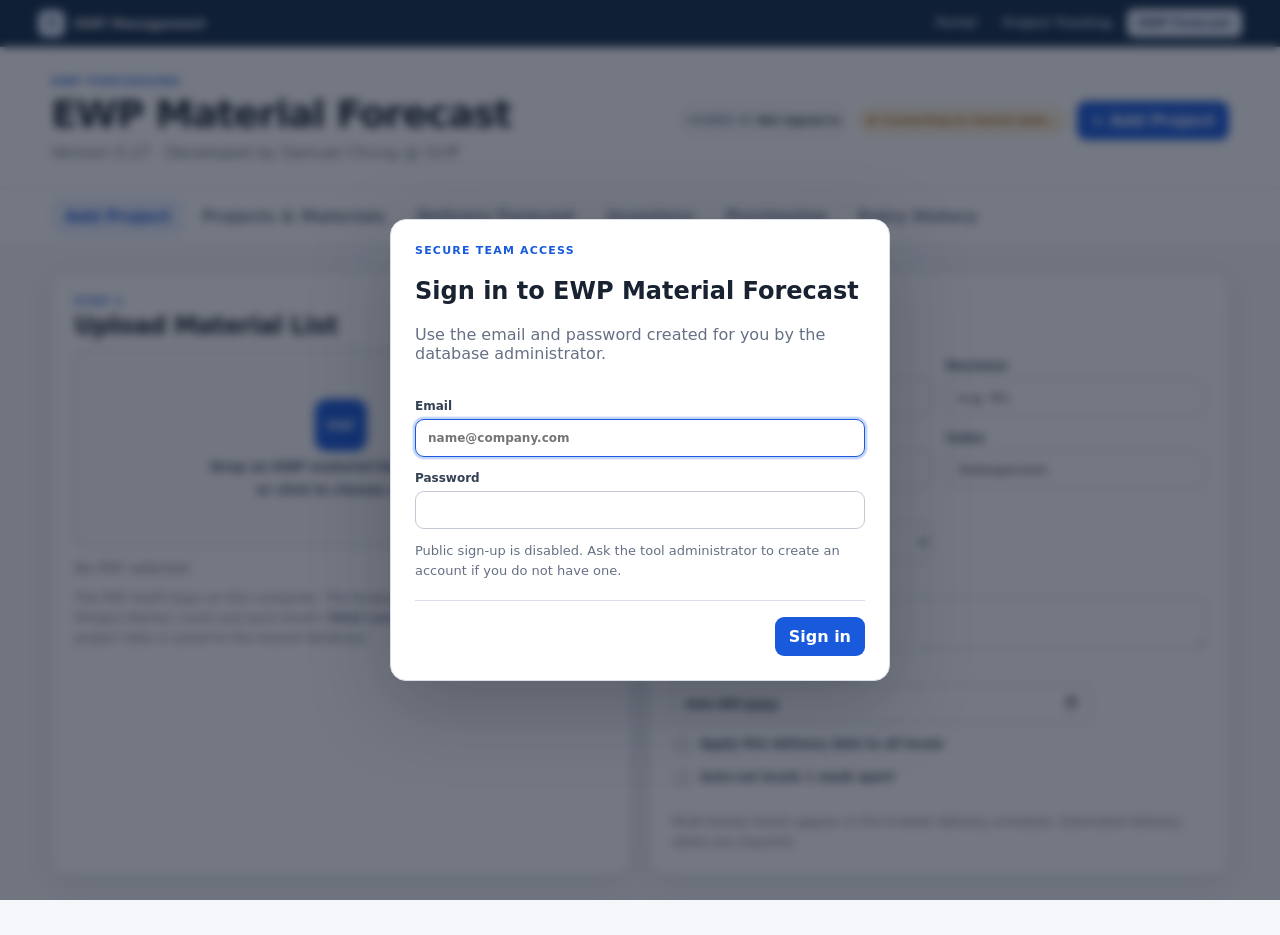
==== forecast/index.html @ 0e600e1f "V1.0" ====
<!doctype html>
<html lang="en">
<head>
  <meta charset="utf-8" />
  <meta name="viewport" content="width=device-width, initial-scale=1" />
  <meta name="color-scheme" content="light" />
  <title>EWP Material Forecast</title>
  <link rel="stylesheet" href="styles.css?v=0.27" />
  <link rel="stylesheet" href="../portal-nav.css?v=1.0-p1" />
</head>
<body>
  <nav class="ewp-portal-nav" aria-label="EWP Management Portal navigation">
    <a class="ewp-portal-nav__brand" href="../"><span class="ewp-portal-nav__mark" aria-hidden="true">E</span>EWP Management</a>
    <div class="ewp-portal-nav__links">
      <a class="ewp-portal-nav__link" href="../">Portal</a>
      <a class="ewp-portal-nav__link" href="../tracker/">Project Tracking</a>
      <a class="ewp-portal-nav__link" href="../forecast/" aria-current="page">EWP Forecast</a>
    </div>
  </nav>

  <header class="app-header">
    <div>
      <p class="eyebrow">EWP PURCHASING</p>
      <h1>EWP Material Forecast</h1>
      <p class="subtitle">Version 0.27 · Developed by Samuel Chung @ Griff</p>
    </div>
    <div class="header-actions">
      <div class="user-chip" title="Signed-in Supabase account used for database access and edit history.">
        <span class="user-chip-label">Signed in</span>
        <strong id="currentUserName">Not signed in</strong>
        <button id="signOutButton" type="button" class="user-change-button">Sign out</button>
      </div>
      <span id="cloudPill" class="cloud-pill connecting">Connecting to shared data…</span>
      <button id="addProjectTop" class="button primary">+ Add Project</button>
    </div>
  </header>

  <nav class="tabs" aria-label="Main navigation">
    <button class="tab active" data-tab="intake">Add Project</button>
    <button class="tab" data-tab="matrix">Projects &amp; Materials</button>
    <button class="tab" data-tab="forecast">Delivery Forecast</button>
    <button class="tab" data-tab="inventory">Inventory</button>
    <button class="tab" data-tab="purchasing">Purchasing</button>
    <button class="tab" data-tab="history">Entry History</button>
  </nav>

  <main>
    <datalist id="inventoryMaterialOptions"></datalist>
    <section id="intake" class="tab-panel active">
      <div class="grid two-column">
        <article class="card">
          <div class="card-heading">
            <div>
              <p class="step">STEP 1</p>
              <h2>Upload Material List</h2>
            </div>
            <span class="privacy-pill">PDF parsed locally</span>
          </div>
          <label id="dropZone" class="drop-zone" for="pdfFile">
            <input id="pdfFile" type="file" accept="application/pdf,.pdf" hidden />
            <span class="drop-icon">PDF</span>
            <strong>Drop an EWP material-list PDF here</strong>
            <span>or click to choose a file</span>
          </label>
          <div id="parseStatus" class="status muted">No PDF selected.</div>
          <p class="small-note">The PDF itself stays on this computer. The browser extracts Project #, Address (Project Name), Level and each level's <strong>Total Lengths</strong>, then only the structured project data is saved to the shared database.</p>
        </article>

        <article class="card">
          <p class="step">STEP 2</p>
          <h2>Project Defaults</h2>
          <div class="form-grid">
            <label>Project #<input id="projectNumber" autocomplete="off" placeholder="e.g. TC26238" /></label>
            <label>Revision<input id="revision" autocomplete="off" placeholder="e.g. R1" /></label>
            <label>Customer<input id="customer" autocomplete="off" placeholder="Customer" /></label>
            <label>Sales<input id="sales" autocomplete="off" placeholder="Salesperson" /></label>
            <label>Project Type
              <select id="projectType">
                <option value="multi">Multi-family</option>
                <option value="sfd">SFD</option>
              </select>
            </label>
            <label class="full">Address (Project Name)<textarea id="address" rows="2" placeholder="Address / project name"></textarea></label>
            <div class="full intake-schedule-block">
              <label class="delivery-date-field">Estimated Delivery Date<input id="projectDate" type="date" /></label>
              <div class="schedule-options" aria-label="Delivery date scheduling options">
                <label class="checkbox-row compact"><input id="applyDateAll" type="checkbox" /> Apply this delivery date to all levels</label>
                <label class="checkbox-row compact"><input id="staggerWeekly" type="checkbox" /> Auto-set levels 1 week apart</label>
              </div>
              <p id="projectTypeHint" class="small-note schedule-hint">Multi-family levels appear in the 6-week delivery schedule. Estimated delivery dates are required.</p>
              <div id="deliveryPreview" class="delivery-preview hidden" aria-live="polite"></div>
            </div>
          </div>
        </article>
      </div>

      <article id="reviewCard" class="card hidden">
        <div class="card-heading">
          <div>
            <p class="step">STEP 3</p>
            <h2>Review Extracted Levels &amp; Materials</h2>
          </div>
          <button id="addLevelBtn" class="button secondary">+ Add Level</button>
        </div>
        <div id="levelEditor" class="level-editor"></div>
        <div id="intakeValidationMessage" class="form-validation hidden" role="alert"></div>
        <div class="save-row">
          <p class="small-note">Nothing is added to the shared forecast until you confirm the review. You can correct any parser result first.</p>
          <button id="saveProject" class="button primary large">Review Project</button>
        </div>
      </article>
    </section>

    <section id="matrix" class="tab-panel">
      <div class="toolbar">
        <div>
          <h2>Projects &amp; Materials</h2>
        </div>
        <div class="toolbar-actions">
          <label class="checkbox-row compact"><input id="showDelivered" type="checkbox" /> Show fully delivered levels</label>
          <button id="refreshCloud" class="button secondary">Refresh</button>
          <button id="exportMatrixCsv" class="button secondary">Export CSV</button>
        </div>
      </div>
      <div class="project-search-bar">
        <label class="project-search-filter">
          <select id="projectSearchField" aria-label="Project search field">
            <option value="all">All fields</option>
            <option value="sales">Sales</option>
            <option value="customer">Customer</option>
            <option value="projectNumber">Project #</option>
            <option value="address">Project Name</option>
            <option value="revision">Revision</option>
          </select>
        </label>
        <div class="project-search-box">
          <svg class="project-search-icon" viewBox="0 0 24 24" aria-hidden="true"><path d="m21 21-4.35-4.35m2.35-5.65a8 8 0 1 1-16 0 8 8 0 0 1 16 0Z" /></svg>
          <input id="projectSearch" type="search" placeholder="Search all project fields…" autocomplete="off" aria-label="Search projects" />
          <button id="clearProjectSearch" type="button" class="search-clear hidden" aria-label="Clear project search">×</button>
        </div>
        <span id="projectSearchCount" class="project-search-count"></span>
      </div>
      <div id="matrixEmpty" class="empty-state">Add a project to build the material matrix.</div>
      <div id="matrixTopScroll" class="matrix-top-scroll hidden" aria-label="Horizontal project scroll">
        <div id="matrixTopScrollInner" class="matrix-top-scroll-inner"></div>
      </div>
      <div id="matrixWrap" class="table-wrap matrix-scroll-viewport hidden"></div>
    </section>

    <section id="forecast" class="tab-panel">
      <div class="toolbar">
        <div>
          <h2>Delivery Forecast</h2>
          <p>Multi-family packages are shown in the next six weeks by estimated delivery date. The monthly table remains available for the longer-term material outlook.</p>
        </div>
        <div class="toolbar-actions">
          <button id="refreshCloudForecast" class="button secondary">Refresh</button>
          <button id="exportForecastCsv" class="button secondary">Export Monthly CSV</button>
        </div>
      </div>

      <article class="card forecast-card">
        <div class="section-heading-row">
          <div>
            <h3>6-Week Multi Delivery Schedule</h3>
            <p class="small-note">Forecast = not yet committed. In Spruce = committed against inventory. A level can contain both until each Spruce order is delivered.</p>
          </div>
        </div>
        <div id="weeklyScheduleEmpty" class="empty-state compact-empty">No outstanding Multi-family levels are overdue or due within the next six weeks.</div>
        <div id="weeklyScheduleWrap" class="table-wrap hidden"></div>
      </article>

      <article class="card forecast-card">
        <div class="section-heading-row">
          <div>
            <h3>6-Week Material Demand</h3>
            <p class="small-note">Uncommitted Multi-family forecast LF grouped by delivery week. Material already in Spruce is tracked separately as committed inventory.</p>
          </div>
        </div>
        <div id="weeklyMaterialEmpty" class="empty-state compact-empty">No material demand falls within the next six weeks.</div>
        <div id="weeklyMaterialWrap" class="table-wrap hidden"></div>
      </article>

      <article class="card forecast-card">
        <div class="section-heading-row">
          <div>
            <h3>Monthly Material Forecast</h3>
            <p class="small-note">Uncommitted dated quantities only. Material already in Spruce is tracked separately as committed inventory; SFD forecast quantities remain a purchasing buffer.</p>
          </div>
        </div>
        <div id="forecastEmpty" class="empty-state compact-empty">Add dated projects to see the monthly forecast.</div>
        <div id="forecastWrap" class="table-wrap hidden"></div>
      </article>
    </section>

    <section id="inventory" class="tab-panel">
      <div class="toolbar">
        <div>
          <h2>Inventory</h2>
          <p>Maintain current Spruce stock and product lead times. Open purchase orders still flow into the calculations automatically.</p>
        </div>
        <div class="toolbar-actions">
          <button id="refreshCloudInventory" class="button secondary">Refresh</button>
          <button id="exportInventoryCsv" class="button secondary">Export CSV</button>
        </div>
      </div>

      <div id="inventorySummary" class="inventory-summary"></div>

      <article class="card inventory-card">
        <div class="section-heading-row">
          <div>
            <h3>Stock Position</h3>
            <p class="small-note">Stock Owed looks through each product's lead-time window. Projected Balance includes all outstanding demand and all open incoming material.</p>
          </div>
        </div>
        <div class="inventory-add-material">
          <input id="inventoryNewMaterial" list="inventoryMaterialOptions" placeholder="Add a material to inventory…" autocomplete="off" />
          <button id="addInventoryMaterial" type="button" class="button secondary" disabled>+ Add to Inventory</button>
        </div>
        <div id="inventoryEmpty" class="empty-state compact-empty">Add a project or an inventory material to begin.</div>
        <div id="inventoryWrap" class="table-wrap hidden"></div>
      </article>
    </section>

    <section id="purchasing" class="tab-panel">
      <div class="toolbar">
        <div>
          <h2>Purchasing</h2>
          <p>Import mill PO Excel files, review the extracted material footage, then add the order to incoming inventory.</p>
        </div>
        <div class="toolbar-actions">
          <button id="refreshCloudPurchasing" class="button secondary">Refresh</button>
          <button id="exportPurchasingCsv" class="button secondary">Export Open POs</button>
        </div>
      </div>

      <div class="grid two-column purchase-intake-grid">
        <article class="card">
          <div class="card-heading">
            <div>
              <p class="step">STEP 1</p>
              <h2>Upload Purchase Order</h2>
            </div>
            <span class="privacy-pill">Excel parsed locally</span>
          </div>
          <label id="poDropZone" class="drop-zone" for="poFile">
            <input id="poFile" type="file" accept=".xlsx,.xls,application/vnd.openxmlformats-officedocument.spreadsheetml.sheet,application/vnd.ms-excel" hidden />
            <span class="drop-icon">XLS</span>
            <strong>Drop a mill PO Excel file here</strong>
            <span>or click to choose a file</span>
          </label>
          <div id="purchaseParseStatus" class="status muted">No Excel file selected.</div>
          <p class="small-note">The workbook stays on this computer. The importer reads PO #, order date, material descriptions and Lineal footage. Materials are matched by <strong>product + size</strong>; PO shorthand uses <strong>ML → LVL</strong> and <strong>TS → LSL</strong>, while nonessential descriptors such as <strong>SSS</strong> or grade text do not create a separate inventory material.</p>
        </article>

        <article class="card">
          <p class="step">STEP 2</p>
          <h2>PO Details</h2>
          <div class="form-grid">
            <label>PO #<input id="purchasePoNumber" autocomplete="off" placeholder="e.g. 2609-P77940" /></label>
            <label>PO Date<input id="purchaseOrderDate" type="date" /></label>
            <label>Expected Arrival<input id="purchaseExpectedDate" type="date" /></label>
            <label>Source File<input id="purchaseSourceFile" readonly placeholder="Excel filename" /></label>
            <label class="full">Note<input id="purchaseNote" autocomplete="off" placeholder="Optional purchasing note" /></label>
          </div>
          <div id="purchaseDuplicateNotice" class="form-validation warning hidden"></div>
        </article>
      </div>

      <article id="purchaseReviewCard" class="card hidden purchase-review-card">
        <div class="card-heading">
          <div>
            <p class="step">STEP 3</p>
            <h2>Review Extracted Materials</h2>
          </div>
          <button id="addPurchaseMaterial" class="button secondary" type="button">+ Add Material</button>
        </div>
        <div id="purchaseReviewSummary" class="purchase-review-summary"></div>
        <div id="purchaseReviewWrap" class="table-wrap"></div>
        <div id="purchaseValidationMessage" class="form-validation hidden" role="alert"></div>
        <div class="save-row purchase-save-row">
          <button id="clearPurchaseDraft" class="button secondary" type="button">Clear</button>
          <button id="savePurchaseOrder" class="button primary large" type="button">Add Purchase Order</button>
        </div>
      </article>

      <article class="card inventory-card">
        <div class="section-heading-row">
          <div>
            <h3>Manual / Transfer Incoming</h3>
            <p class="small-note">For incoming material that does not come from a PO workbook.</p>
          </div>
        </div>
        <div class="incoming-form-grid">
          <label>Material<input id="incomingMaterial" list="inventoryMaterialOptions" placeholder="Material" autocomplete="off" /></label>
          <label>Quantity (LF)<input id="incomingLf" type="number" min="0" step="0.01" /></label>
          <label>Expected Date<input id="incomingDate" type="date" /></label>
          <label>Reference<input id="incomingReference" placeholder="Optional" /></label>
          <label class="incoming-note">Note<input id="incomingNote" placeholder="Optional" /></label>
          <button id="addIncomingOrder" type="button" class="button primary incoming-add">+ Add Incoming</button>
        </div>
      </article>

      <article class="card inventory-card">
        <div class="section-heading-row">
          <div>
            <h3>Open Purchase Orders &amp; Incoming</h3>
            <p class="small-note">Receiving a line adds its remaining LF to On Hand. Imported PO length/package detail is retained for reference.</p>
          </div>
        </div>
        <div id="purchasingSummary" class="inventory-summary"></div>
        <div id="incomingOrdersEmpty" class="empty-state compact-empty">No open purchase orders or incoming material.</div>
        <div id="incomingOrdersWrap" class="table-wrap hidden"></div>
      </article>
    </section>

    <section id="history" class="tab-panel">
      <div class="toolbar">
        <div>
          <h2>Entry History</h2>
          <p>Review shared project, planning, inventory, purchasing and delivery changes recorded by signed-in users.</p>
        </div>
        <div class="toolbar-actions">
          <button id="refreshHistory" class="button secondary">Refresh</button>
        </div>
      </div>
      <div class="history-filters">
        <label>Search<input id="historySearch" type="search" placeholder="Project, level, material or detail" /></label>
        <label>User<select id="historyUserFilter"><option value="">All users</option></select></label>
        <label>Action<select id="historyActionFilter"><option value="">All actions</option></select></label>
        <label>Date<input id="historyDateFilter" type="date" /></label>
        <button id="clearHistoryFilters" type="button" class="button ghost history-clear">Clear filters</button>
      </div>
      <div id="historyStatus" class="status muted">Open this tab to load entry history.</div>
      <div id="historyWrap" class="table-wrap hidden"></div>
      <div class="history-pagination">
        <button id="loadOlderHistory" type="button" class="button secondary hidden">Load 100 older entries</button>
      </div>
    </section>
  </main>



  <dialog id="projectReviewDialog" class="dialog review-dialog" aria-labelledby="projectReviewTitle">
    <form method="dialog" id="projectReviewForm">
      <div class="dialog-header">
        <div>
          <p class="step">REVIEW</p>
          <h2 id="projectReviewTitle">Review Project Entry</h2>
          <p class="muted">Please review the project and delivery schedule before saving.</p>
        </div>
        <button value="cancel" class="icon-button" aria-label="Back to project entry">×</button>
      </div>
      <div id="projectReviewContent" class="project-review-content"></div>
      <div class="dialog-footer">
        <button value="cancel" class="button secondary">Back</button>
        <button id="confirmProjectSave" type="button" class="button primary large">Confirm &amp; Add Project</button>
      </div>
    </form>
  </dialog>

  <dialog id="deliveryDialog" class="dialog">
    <form method="dialog" id="deliveryForm">
      <div class="dialog-header">
        <div>
          <p class="step">SPRUCE / DELIVERY</p>
          <h2 id="deliveryTitle">Manage Level</h2>
          <p id="deliverySubtitle" class="muted"></p>
        </div>
        <button value="cancel" class="icon-button" aria-label="Close">×</button>
      </div>

      <div class="delivery-estimate-control planning-control">
        <label>Estimated Delivery Date<input id="forecastDateEdit" type="date" /></label>
        <span id="forecastDateStatus" class="small-note inline-save-status" aria-live="polite">Auto-saves</span>
      </div>

      <div class="spruce-mode-row">
        <div class="spruce-mode-switch" role="group" aria-label="Level material action">
          <button id="spruceModeEntry" type="button" class="spruce-mode-button active" data-mode="spruce">Put in Spruce</button>
          <button id="spruceModeDelivery" type="button" class="spruce-mode-button" data-mode="deliver">Deliver</button>
        </div>
        <label class="manual-entry-toggle"><input id="spruceManualEntry" type="checkbox" /> <span>Manual Entry</span></label>
      </div>
      <input id="sprucePdfFile" type="file" accept="application/pdf,.pdf" hidden style="display:none" />

      <section id="spruceEntryPanel" class="spruce-action-panel">
        <div id="manualEntryMeta" class="form-grid delivery-transaction-meta spruce-entry-meta spruce-entry-meta-three manual-entry-only hidden">
          <label>Delivery Name<input id="spruceDeliveryCode" placeholder="e.g. L3D1" autocomplete="off" /></label>
          <label class="checkbox-field last-package-field"><span>Last Package of the Level</span><input id="spruceLastPackage" type="checkbox" /></label>
          <label>Spruce Order Note<input id="spruceOrderNote" placeholder="Optional — truck, phase, order note, etc." /></label>
        </div>

        <div class="spruce-import-card">
          <div>
            <strong>Import Delivery Material List</strong>
            <p class="small-note">Reads EWP material from a Javelin Layout Material List PDF. Hangers and web stiffeners are ignored.</p>
          </div>
          <div class="spruce-import-actions">
            <label id="chooseSprucePdf" for="sprucePdfFile" class="button secondary file-picker-label" role="button" tabindex="0">Import Delivery PDF</label>
            <span id="spruceImportStatus" class="small-note"></span>
          </div>
        </div>

        <div id="manualEntryActions" class="delivery-actions manual-entry-only hidden">
          <button id="fillEntireLevel" type="button" class="button secondary">Use Entire Forecast</button>
          <button id="clearDeliveryInputs" type="button" class="button ghost">Clear Quantities</button>
        </div>

        <div id="manualEntryMaterials" class="manual-entry-only hidden">
          <div class="delivery-material-search">
            <svg class="project-search-icon" viewBox="0 0 24 24" aria-hidden="true"><path d="m21 21-4.35-4.35m2.35-5.65a8 8 0 1 1-16 0 8 8 0 0 1 16 0Z" /></svg>
            <input id="deliveryMaterialSearch" type="search" placeholder="Search materials…" autocomplete="off" aria-label="Search delivery materials" />
            <button id="clearDeliveryMaterialSearch" type="button" class="search-clear hidden" aria-label="Clear material search">×</button>
          </div>

          <div id="deliveryItems"></div>
        </div>
      </section>

      <section id="spruceDeliveryPanel" class="spruce-action-panel hidden">
        <div class="form-grid delivery-transaction-meta">
          <label>Actual Delivery Date<input id="deliveryDate" type="date" /></label>
          <label>Delivery Note<input id="deliveryNote" placeholder="Optional — truck, site note, etc." /></label>
        </div>
        <div class="spruce-delivery-panel-head">
          <p class="small-note spruce-delivery-help">Choose an open Spruce order below. Delivery always moves that entire Spruce order to Delivered.</p>
          <label id="chooseSprucePdfFromOrders" for="sprucePdfFile" class="button secondary file-picker-label" role="button" tabindex="0">Import / Revise Delivery PDF</label>
        </div>
        <div id="openSpruceOrders" class="spruce-order-list"></div>
      </section>

      <div class="dialog-footer">
        <button id="removeLevel" type="button" class="button ghost danger-action">Remove Level from Project</button>
        <button value="cancel" class="button ghost">Close</button>
        <button id="saveSpruceOrder" type="button" class="button primary">Put in Spruce</button>
      </div>

      <div id="deliveryHistory" class="history"></div>
    </form>
  </dialog>

  <dialog id="spruceImportReviewDialog" class="dialog spruce-import-review-dialog" aria-labelledby="spruceImportReviewTitle">
    <form method="dialog" id="spruceImportReviewForm">
      <div class="dialog-header">
        <div>
          <p class="step">IMPORT DELIVERY PDF</p>
          <h2 id="spruceImportReviewTitle">Review Spruce Delivery</h2>
          <p id="spruceImportReviewSummary" class="muted"></p>
        </div>
        <button value="cancel" class="icon-button" aria-label="Close">×</button>
      </div>

      <div class="form-grid delivery-transaction-meta spruce-import-meta spruce-import-meta-three">
        <label>Delivery Name<input id="spruceImportDeliveryCode" autocomplete="off" /></label>
        <label class="checkbox-field last-package-field"><span>Last Package of the Level</span><input id="spruceImportLastPackage" type="checkbox" /></label>
        <label>Note<input id="spruceImportNote" placeholder="Optional — truck, phase, order note, etc." /></label>
      </div>

      <div id="spruceImportWarnings" class="spruce-import-warnings hidden"></div>
      <div id="spruceImportItems"></div>

      <div class="dialog-footer">
        <button value="cancel" class="button ghost">Back</button>
        <button id="confirmSpruceImport" type="button" class="button primary">Put These Materials in Spruce</button>
      </div>
    </form>
  </dialog>

  <dialog id="materialExclusionDialog" class="dialog compact-dialog" aria-labelledby="materialExclusionTitle">
    <form method="dialog" id="materialExclusionForm">
      <div class="dialog-header">
        <div>
          <p class="step">FORECAST</p>
          <h2 id="materialExclusionTitle">Exclude Material from Forecast</h2>
          <p id="materialExclusionSummary" class="muted"></p>
        </div>
        <button value="cancel" class="icon-button" aria-label="Close">×</button>
      </div>

      <div class="form-grid exclusion-form-grid">
        <label>Exclude from Forecast (LF)<input id="materialExcludedLf" type="number" min="0" step="0.01" /></label>
        <label>Reason
          <select id="materialExclusionReason">
            <option value="Customer supplied / pre-ordered">Customer supplied / pre-ordered</option>
            <option value="No longer required">No longer required</option>
            <option value="Duplicate">Duplicate</option>
            <option value="Other">Other</option>
          </select>
        </label>
        <label class="full">Note<input id="materialExclusionNote" placeholder="Optional note" /></label>
      </div>
      <p class="small-note exclusion-help">The original PDF quantity stays unchanged. Excluded LF is removed only from the outstanding forecast and can be restored later.</p>

      <div class="dialog-footer">
        <button id="restoreMaterialForecast" type="button" class="button secondary hidden">Restore to Forecast</button>
        <button value="cancel" class="button ghost">Cancel</button>
        <button id="saveMaterialExclusion" type="button" class="button primary">Save Adjustment</button>
      </div>
    </form>
  </dialog>

  <dialog id="projectEditDialog" class="dialog compact-dialog">
    <form method="dialog" id="projectEditForm">
      <div class="dialog-header">
        <div>
          <p class="step">PROJECT</p>
          <h2>Edit Project</h2>
          <p class="muted">Update the project-wide fields shown on every level card.</p>
        </div>
        <button value="cancel" class="icon-button" aria-label="Close">×</button>
      </div>

      <div class="form-grid">
        <label>Project #<input id="editProjectNumber" autocomplete="off" /></label>
        <label>Revision<input id="editRevision" autocomplete="off" /></label>
        <label>Customer<input id="editCustomer" autocomplete="off" /></label>
        <label>Sales<input id="editSales" autocomplete="off" /></label>
        <label>Project Type
          <select id="editProjectType">
            <option value="multi">Multi-family</option>
            <option value="sfd">SFD</option>
          </select>
        </label>
        <label class="full">Address (Project Name)<textarea id="editAddress" rows="2"></textarea></label>
        <label>Project Default Delivery Date<input id="editProjectDate" type="date" /></label>
        <label class="checkbox-row"><input id="editApplyDateAll" type="checkbox" /> Apply this date to all levels</label>
      </div>

      <div class="dialog-footer">
        <button id="openDeleteProject" type="button" class="button ghost danger-action">Delete Project…</button>
        <button value="cancel" class="button ghost">Cancel</button>
        <button id="saveProjectEdit" type="button" class="button primary">Save Project</button>
      </div>
    </form>
  </dialog>

  <dialog id="deleteProjectDialog" class="dialog compact-dialog">
    <form method="dialog" id="deleteProjectForm">
      <div class="dialog-header">
        <div>
          <p class="step danger-text">DELETE PROJECT</p>
          <h2 id="deleteProjectTitle">Delete Project</h2>
          <p id="deleteProjectSummary" class="muted"></p>
        </div>
        <button value="cancel" class="icon-button" aria-label="Close">×</button>
      </div>

      <div class="delete-project-warning">
        This permanently removes the active project, all of its levels, materials and delivery records. The deletion itself remains in Entry History.
      </div>

      <div class="form-grid">
        <label>Reason (optional)
          <select id="deleteProjectReason">
            <option value="">No reason</option>
            <option value="Wrong entry">Wrong entry</option>
            <option value="Cancelled project">Cancelled project</option>
            <option value="Duplicate">Duplicate</option>
            <option value="Other">Other</option>
          </select>
        </label>
        <label class="full">Additional note (optional)<textarea id="deleteProjectNote" rows="2" placeholder="Add context for Entry History"></textarea></label>
      </div>

      <div class="dialog-footer">
        <button value="cancel" class="button ghost">Cancel</button>
        <button id="confirmDeleteProject" type="button" class="button danger-button">Delete Project Permanently</button>
      </div>
    </form>
  </dialog>

  <div id="loginGate" class="auth-gate hidden" role="dialog" aria-modal="true" aria-labelledby="loginTitle">
    <div class="auth-card">
      <form id="loginForm">
        <div class="dialog-header">
          <div>
            <p class="step">SECURE TEAM ACCESS</p>
            <h2 id="loginTitle">Sign in to EWP Material Forecast</h2>
            <p class="muted">Use the email and password created for you by the database administrator.</p>
          </div>
        </div>
        <div class="login-fields">
          <label>Email
            <input id="loginEmail" type="email" autocomplete="username" placeholder="name@company.com" required />
          </label>
          <label>Password
            <input id="loginPassword" type="password" autocomplete="current-password" required />
          </label>
        </div>
        <p id="loginError" class="login-error hidden" role="alert"></p>
        <p class="small-note">Public sign-up is disabled. Ask the tool administrator to create an account if you do not have one.</p>
        <div class="dialog-footer">
          <button id="loginButton" type="submit" class="button primary">Sign in</button>
        </div>
      </form>
    </div>
  </div>

  <script type="module" src="app.mjs?v=0.27"></script>
</body>
</html>
---- forecast/styles.css ----
:root {
  --bg: #f5f7fa;
  --surface: #ffffff;
  --surface-alt: #f9fafb;
  --text: #182230;
  --muted: #667085;
  --border: #d9dee7;
  --border-strong: #c2c9d4;
  --accent: #185adb;
  --accent-dark: #1149b8;
  --accent-soft: #eaf1ff;
  --success: #16794c;
  --success-soft: #eaf8f1;
  --warning: #a15c00;
  --warning-soft: #fff4df;
  --danger: #b42318;
  --shadow: 0 8px 28px rgba(16, 24, 40, 0.08);
  --radius: 14px;
}

* { box-sizing: border-box; }
body {
  margin: 0;
  font-family: Inter, ui-sans-serif, system-ui, -apple-system, BlinkMacSystemFont, "Segoe UI", sans-serif;
  background: var(--bg);
  color: var(--text);
}
button, input, textarea { font: inherit; }
button { cursor: pointer; }

.app-header {
  display: flex;
  align-items: center;
  justify-content: space-between;
  gap: 24px;
  padding: 28px clamp(20px, 4vw, 56px) 22px;
  background: var(--surface);
  border-bottom: 1px solid var(--border);
}
.app-header h1 { margin: 2px 0 5px; font-size: clamp(26px, 3vw, 38px); letter-spacing: -0.03em; }
.subtitle, .toolbar p { margin: 0; color: var(--muted); line-height: 1.5; }
.eyebrow, .step { margin: 0 0 4px; color: var(--accent); font-weight: 800; letter-spacing: .11em; font-size: 11px; }

.tabs {
  position: sticky;
  top: 0;
  z-index: 20;
  display: flex;
  gap: 4px;
  padding: 10px clamp(20px, 4vw, 56px);
  background: rgba(255, 255, 255, .96);
  border-bottom: 1px solid var(--border);
  backdrop-filter: blur(10px);
  overflow-x: auto;
}
.tab {
  border: 0;
  border-radius: 9px;
  padding: 9px 14px;
  background: transparent;
  color: var(--muted);
  font-weight: 700;
}
.tab:hover { background: var(--surface-alt); color: var(--text); }
.tab.active { background: var(--accent-soft); color: var(--accent); }

main { padding: 26px clamp(20px, 4vw, 56px) 42px; }
.tab-panel { display: none; }
.tab-panel.active { display: block; }
.grid.two-column { display: grid; grid-template-columns: 1fr 1fr; gap: 18px; }
.card {
  background: var(--surface);
  border: 1px solid var(--border);
  border-radius: var(--radius);
  padding: 22px;
  box-shadow: var(--shadow);
  margin-bottom: 18px;
}
.card h2, .toolbar h2, .dialog h2 { margin: 0 0 8px; letter-spacing: -0.02em; }
.card-heading, .toolbar, .dialog-header, .save-row, .delivery-actions, .dialog-footer, .data-footer {
  display: flex;
  align-items: center;
  justify-content: space-between;
  gap: 16px;
}

.drop-zone {
  min-height: 200px;
  border: 2px dashed var(--border-strong);
  border-radius: 13px;
  display: flex;
  flex-direction: column;
  align-items: center;
  justify-content: center;
  gap: 8px;
  text-align: center;
  padding: 24px;
  background: var(--surface-alt);
  transition: .15s ease;
}
.drop-zone:hover, .drop-zone.dragging { border-color: var(--accent); background: var(--accent-soft); }
.drop-icon {
  display: inline-grid;
  place-items: center;
  width: 52px;
  height: 52px;
  border-radius: 12px;
  background: var(--accent);
  color: white;
  font-size: 13px;
  font-weight: 900;
}
.privacy-pill {
  white-space: nowrap;
  padding: 5px 9px;
  border-radius: 999px;
  background: var(--success-soft);
  color: var(--success);
  font-size: 12px;
  font-weight: 800;
}
.status { margin-top: 12px; font-size: 14px; }
.status.success { color: var(--success); font-weight: 700; }
.status.error { color: var(--danger); font-weight: 700; }
.status.warning { color: var(--warning); font-weight: 700; }
.muted { color: var(--muted); }
.small-note { color: var(--muted); font-size: 13px; line-height: 1.55; margin: 12px 0 0; }

.form-grid { display: grid; grid-template-columns: 1fr 1fr; gap: 14px; margin-top: 18px; }
.form-grid .full { grid-column: 1 / -1; }
label { display: flex; flex-direction: column; gap: 6px; font-size: 13px; font-weight: 700; color: #344054; }
input, textarea {
  width: 100%;
  border: 1px solid var(--border-strong);
  border-radius: 9px;
  padding: 10px 11px;
  color: var(--text);
  background: white;
  outline: none;
}
input:focus, textarea:focus { border-color: var(--accent); box-shadow: 0 0 0 3px var(--accent-soft); }
.checkbox-row { flex-direction: row; align-items: center; align-self: end; gap: 8px; padding-bottom: 10px; }
.checkbox-row input { width: auto; }
.checkbox-row.compact { padding: 0; white-space: nowrap; font-size: 12px; }

.button {
  border: 1px solid transparent;
  border-radius: 9px;
  padding: 9px 13px;
  font-weight: 800;
  transition: .15s ease;
}
.button.primary { background: var(--accent); color: white; }
.button.primary:hover { background: var(--accent-dark); }
.button.secondary { background: white; border-color: var(--border-strong); color: #344054; }
.button.secondary:hover { background: var(--surface-alt); }
.button.ghost { background: transparent; border-color: var(--border); color: #475467; }
.button.large { padding: 11px 17px; }
.button:disabled { opacity: .45; cursor: not-allowed; }

.level-editor { display: grid; gap: 14px; margin-top: 18px; }
.level-card { border: 1px solid var(--border); border-radius: 12px; overflow: hidden; }
.level-header { display: grid; grid-template-columns: minmax(160px, 1fr) 235px auto; gap: 10px; align-items: end; padding: 14px; background: var(--surface-alt); border-bottom: 1px solid var(--border); }
.material-list { padding: 0 14px 14px; }
.material-head, .material-row { display: grid; grid-template-columns: 1fr 140px 38px; gap: 10px; align-items: center; }
.material-head { padding: 12px 0 7px; color: var(--muted); font-size: 11px; font-weight: 800; text-transform: uppercase; letter-spacing: .07em; }
.material-row { margin-bottom: 8px; }
.material-row input[type="number"] { text-align: right; }
.remove-button { border: 0; background: transparent; color: var(--danger); font-size: 18px; padding: 6px; }
.add-material { margin-top: 4px; }
.save-row { margin-top: 18px; padding-top: 18px; border-top: 1px solid var(--border); }
.save-row .small-note { margin: 0; }

.toolbar { margin-bottom: 16px; }
.toolbar-actions { display: flex; align-items: center; gap: 10px; }
.empty-state {
  background: var(--surface);
  border: 1px dashed var(--border-strong);
  border-radius: var(--radius);
  color: var(--muted);
  text-align: center;
  padding: 56px 20px;
}
.table-wrap {
  max-width: 100%;
  overflow: auto;
  background: white;
  border: 1px solid var(--border);
  border-radius: 12px;
  box-shadow: var(--shadow);
}
table { border-collapse: separate; border-spacing: 0; width: max-content; min-width: 100%; font-size: 13px; }
th, td { border-right: 1px solid var(--border); border-bottom: 1px solid var(--border); padding: 10px 12px; text-align: right; white-space: nowrap; }
th:last-child, td:last-child { border-right: 0; }
tr:last-child td { border-bottom: 0; }
thead th { position: sticky; top: 0; z-index: 3; background: #f8fafc; color: #344054; }
.material-col { position: sticky; left: 0; z-index: 4; text-align: left; min-width: 310px; max-width: 410px; white-space: normal; background: white; font-weight: 750; }
thead .material-col { z-index: 6; background: #f8fafc; }
.project-col { min-width: 170px; vertical-align: top; text-align: left; }
.project-col strong { display: block; font-size: 13px; color: var(--text); }
.project-col span { display: block; margin-top: 3px; color: var(--muted); font-size: 11px; }
.project-col .mini-button { margin-top: 8px; }
.cell-zero { color: #98a2b3; }
.cell-partial { background: var(--warning-soft); color: #7a4500; font-weight: 800; }
.cell-delivered { background: var(--success-soft); color: var(--success); }
.month-total { font-weight: 850; }

.mini-button {
  border: 1px solid var(--border-strong);
  background: white;
  color: #344054;
  border-radius: 7px;
  padding: 5px 8px;
  font-size: 11px;
  font-weight: 800;
}
.status-badge { display: inline-block !important; width: fit-content; padding: 3px 6px; border-radius: 999px; font-weight: 800; }
.status-badge.partial { background: var(--warning-soft); color: var(--warning); }
.status-badge.delivered { background: var(--success-soft); color: var(--success); }
.status-badge.upcoming { background: var(--accent-soft); color: var(--accent); }

.data-footer {
  position: fixed;
  left: 0;
  right: 0;
  bottom: 0;
  z-index: 25;
  padding: 12px clamp(20px, 4vw, 56px);
  background: rgba(255,255,255,.97);
  border-top: 1px solid var(--border);
  box-shadow: 0 -8px 24px rgba(16,24,40,.05);
  font-size: 12px;
}
.data-footer > div:first-child { display: flex; flex-direction: column; gap: 2px; }
.data-footer span { color: var(--muted); }
.footer-actions { display: flex; gap: 10px; align-items: center; }
.link-button { border: 0; background: transparent; color: var(--accent); font-weight: 800; padding: 6px; }
.link-button.danger { color: var(--danger); }
.file-label { cursor: pointer; display: inline-block; }

.dialog { width: min(860px, calc(100vw - 28px)); max-height: calc(100vh - 36px); border: 0; border-radius: 16px; padding: 0; box-shadow: 0 24px 80px rgba(16,24,40,.22); }
.dialog::backdrop { background: rgba(15, 23, 42, .42); backdrop-filter: blur(2px); }
.dialog form { padding: 22px; }
.icon-button { border: 0; background: transparent; font-size: 28px; color: var(--muted); padding: 4px 8px; }
.delivery-estimate-control {
  display: flex;
  align-items: flex-end;
  gap: 12px;
  margin: 18px 0 14px;
}
.delivery-estimate-control label { flex: 0 1 405px; }
.inline-save-status {
  min-height: 42px;
  display: inline-flex;
  align-items: center;
  font-weight: 700;
  white-space: nowrap;
}
.inline-save-status[data-state="saving"] { color: var(--accent); }
.inline-save-status[data-state="saved"] { color: var(--success); }
.inline-save-status[data-state="error"] { color: var(--danger); }
.delivery-transaction-meta {
  grid-template-columns: minmax(190px, .7fr) minmax(300px, 1.3fr);
  margin-top: 0;
  margin-bottom: 14px;
}
.delivery-actions { justify-content: flex-start; margin: 10px 0 14px; }
.delivery-table { width: 100%; min-width: 0; }
.delivery-table th, .delivery-table td { text-align: right; }
.delivery-table th:first-child, .delivery-table td:first-child { text-align: left; white-space: normal; }
.delivery-table input { min-width: 95px; text-align: right; }
.dialog-footer { justify-content: flex-end; margin-top: 18px; padding-top: 16px; border-top: 1px solid var(--border); }
.dialog-footer .danger-action { margin-right: auto; color: var(--danger); border-color: #f0b4ae; }
.history { margin-top: 20px; }
.history h3 { margin: 0 0 10px; font-size: 14px; }
.history-item { display: flex; justify-content: space-between; gap: 12px; border-top: 1px solid var(--border); padding: 10px 0; font-size: 12px; }
.history-item:first-of-type { border-top: 0; }
.history-item p { margin: 2px 0; color: var(--muted); }
.history-delete { border: 0; background: transparent; color: var(--danger); font-weight: 800; }

.hidden { display: none !important; }
.native-file-picker-input {
  position: fixed;
  left: -10000px;
  top: 0;
  width: 1px;
  height: 1px;
  opacity: 0;
  pointer-events: none;
}

@media (max-width: 820px) {
  .grid.two-column { grid-template-columns: 1fr; }
  .app-header { align-items: flex-start; flex-direction: column; }
  .app-header .button { width: 100%; }
  .toolbar { align-items: flex-start; flex-direction: column; }
  .toolbar-actions { width: 100%; flex-wrap: wrap; }
  .level-header { grid-template-columns: 1fr; }
  .material-head { display: none; }
  .material-row { grid-template-columns: 1fr 100px 34px; margin-top: 10px; }
  .form-grid { grid-template-columns: 1fr; }
  .form-grid .full { grid-column: auto; }
  .delivery-estimate-control { align-items: stretch; flex-direction: column; }
  .delivery-estimate-control label { flex: none; }
  .inline-save-status { min-height: 0; }
  .delivery-transaction-meta { grid-template-columns: 1fr; }
  .data-footer { align-items: flex-start; flex-direction: column; }
  .footer-actions { flex-wrap: wrap; }
  .material-col { min-width: 220px; }
}

/* V0.4 compact project cards, project summaries and progress */
.project-col {
  min-width: 220px;
  max-width: 250px;
  white-space: normal;
  padding: 0;
}
.project-header-card {
  min-height: 142px;
  display: flex;
  flex-direction: column;
  align-items: stretch;
  gap: 2px;
  padding: 8px 9px;
  text-align: left;
}
.project-title {
  color: var(--text);
  font-size: 14px;
  line-height: 1.2;
  font-weight: 850;
  letter-spacing: -0.01em;
  white-space: normal;
  overflow-wrap: anywhere;
  display: -webkit-box;
  -webkit-line-clamp: 2;
  -webkit-box-orient: vertical;
  overflow: hidden;
  margin-bottom: 1px;
}
.project-title-missing {
  color: #98a2b3;
  font-style: italic;
  font-weight: 700;
}
.project-meta-line,
.operational-line,
.package-line {
  color: var(--muted);
  font-size: 9.5px;
  line-height: 1.28;
  font-weight: 600;
  white-space: normal;
  overflow-wrap: anywhere;
}
.operational-line {
  margin-top: 4px;
  color: #475467;
  font-size: 10.5px;
}
.operational-line strong { color: #344054; font-weight: 800; }
.package-line { margin-top: 1px; }
.project-card-actions {
  display: grid;
  gap: 5px;
  margin-top: auto;
  padding-top: 6px;
}
.project-card-buttons {
  display: flex;
  flex-wrap: wrap;
  align-items: center;
  gap: 4px;
}
.primary-mini-button {
  background: var(--accent-soft);
  border-color: #bfd2ff;
  color: var(--accent-dark);
}
.progress-row {
  display: flex;
  gap: 4px;
  align-items: baseline;
  margin-top: 5px;
  color: var(--muted);
  font-size: 9.5px;
  font-weight: 650;
  line-height: 1.15;
}
.progress-row strong {
  color: #475467;
  font-size: 9.5px;
  font-weight: 800;
}
.progress-row > span {
  display: inline !important;
  margin: 0 !important;
  color: var(--muted) !important;
  font-size: 9.5px !important;
}
.progress-track {
  height: 4px;
  border-radius: 999px;
  background: #e9eef5;
  overflow: hidden;
  margin-top: 2px;
}
.progress-track > span {
  display: block;
  height: 100%;
  margin: 0 !important;
  border-radius: inherit;
  background: #98a2b3;
  transition: width .2s ease;
}
.collapsed-project-col {
  min-width: 225px;
  max-width: 255px;
}
.collapsed-summary-card { background: #fbfcfe; }
.mini-button {
  padding: 3px 6px;
  min-height: 23px;
  border-radius: 6px;
  font-size: 9.5px;
  line-height: 1;
}
.project-col .mini-button { margin-top: 0; }
.status-badge {
  padding: 2px 5px;
  font-size: 9px !important;
  line-height: 1.15;
}
.compact-dialog { width: min(680px, calc(100vw - 28px)); }

@media (max-width: 820px) {
  .project-col, .collapsed-project-col { min-width: 210px; max-width: 235px; }
}


/* V0.5 large-matrix navigation */
.matrix-top-scroll {
  width: 100%;
  height: 18px;
  overflow-x: auto;
  overflow-y: hidden;
  background: #f8fafc;
  border: 1px solid var(--border);
  border-bottom: 0;
  border-radius: 12px 12px 0 0;
  scrollbar-gutter: stable;
}
.matrix-top-scroll.no-overflow {
  display: none;
}
.matrix-top-scroll-inner {
  height: 1px;
  min-width: 100%;
}
.matrix-scroll-viewport {
  max-height: min(68vh, calc(100vh - 230px));
  overflow: auto;
  border-radius: 0 0 12px 12px;
  overscroll-behavior: contain;
  scrollbar-gutter: stable;
}
.matrix-scroll-viewport thead th {
  position: sticky;
  top: 0;
  z-index: 7;
  box-shadow: 0 1px 0 var(--border);
}
.matrix-scroll-viewport .material-col {
  position: sticky;
  left: 0;
  z-index: 6;
  box-shadow: 1px 0 0 var(--border);
}
.matrix-scroll-viewport thead .material-col {
  z-index: 10;
  box-shadow: 1px 1px 0 var(--border);
}
.matrix-scroll-viewport tbody .material-col {
  background: white;
}

/* The project default date is intentionally an editing-only field, not card metadata. */
.project-header-card {
  min-height: 126px;
}

@media (max-width: 820px) {
  .matrix-scroll-viewport { max-height: 64vh; }
}

/* V0.6 shared-cloud status */
.header-actions {
  display: flex;
  align-items: center;
  gap: 10px;
  flex-wrap: wrap;
  justify-content: flex-end;
}
.cloud-pill {
  display: inline-flex;
  align-items: center;
  gap: 6px;
  padding: 6px 9px;
  border-radius: 999px;
  font-size: 11px;
  font-weight: 800;
  white-space: nowrap;
  border: 1px solid var(--border);
  background: var(--surface-alt);
  color: var(--muted);
}
.cloud-pill::before {
  content: "";
  width: 7px;
  height: 7px;
  border-radius: 50%;
  background: #98a2b3;
}
.cloud-pill.connected {
  color: var(--success);
  background: var(--success-soft);
  border-color: #cbe9da;
}
.cloud-pill.connected::before { background: var(--success); }
.cloud-pill.connecting {
  color: var(--warning);
  background: var(--warning-soft);
  border-color: #f2ddb4;
}
.cloud-pill.connecting::before { background: var(--warning); }
.cloud-pill.error {
  color: var(--danger);
  background: #fff0ee;
  border-color: #f2c3bd;
}
.cloud-pill.error::before { background: var(--danger); }

@media (max-width: 820px) {
  .header-actions { width: 100%; justify-content: space-between; }
  .header-actions .button { width: auto; }
}

/* V0.8 authenticated team access */
.user-chip {
  display: inline-flex;
  align-items: center;
  gap: 6px;
  max-width: 340px;
  min-height: 30px;
  padding: 5px 7px 5px 9px;
  border: 1px solid var(--border);
  border-radius: 999px;
  background: var(--surface-alt);
  color: var(--text);
  white-space: nowrap;
}
.user-chip-label {
  color: var(--muted);
  font-size: 10px;
  font-weight: 800;
  text-transform: uppercase;
  letter-spacing: .06em;
}
.user-chip strong {
  max-width: 185px;
  overflow: hidden;
  text-overflow: ellipsis;
  font-size: 11px;
}
.user-change-button {
  border: 0;
  border-radius: 999px;
  padding: 3px 6px;
  background: transparent;
  color: var(--accent);
  font-size: 10px;
  font-weight: 800;
}
.user-change-button:hover { background: var(--accent-soft); }

.login-dialog { width: min(500px, calc(100vw - 28px)); }
.login-fields {
  display: grid;
  gap: 14px;
  margin-top: 20px;
}
.login-fields label {
  display: grid;
  gap: 6px;
  font-size: 12px;
  font-weight: 800;
}
.login-fields input {
  width: 100%;
  border: 1px solid var(--border-strong);
  border-radius: 9px;
  padding: 11px 12px;
  background: #fff;
  color: var(--text);
}
.login-fields input:focus {
  outline: 2px solid rgba(24, 90, 219, .18);
  border-color: var(--accent);
}
.login-error {
  margin: 12px 0 0;
  padding: 9px 10px;
  border: 1px solid #f2c3bd;
  border-radius: 9px;
  background: #fff0ee;
  color: var(--danger);
  font-size: 12px;
  font-weight: 700;
}
.login-dialog::backdrop { background: rgba(16, 24, 40, .52); }

@media (max-width: 820px) {
  .user-chip { order: 3; max-width: 100%; }
}


/* V0.8.1 robust authentication gate */
.auth-gate {
  position: fixed;
  inset: 0;
  z-index: 10000;
  display: grid;
  place-items: center;
  padding: 24px;
  background: rgba(16, 24, 40, .58);
  backdrop-filter: blur(5px);
}
.auth-card {
  width: min(500px, calc(100vw - 32px));
  max-height: calc(100vh - 40px);
  overflow: auto;
  background: #fff;
  border: 1px solid var(--border);
  border-radius: 16px;
  box-shadow: 0 24px 80px rgba(16,24,40,.26);
}
.auth-card form { padding: 24px; }
.auth-locked { overflow: hidden; }
.auth-locked .app-header,
.auth-locked .tabs,
.auth-locked main,
.auth-locked footer { pointer-events: none; user-select: none; }
\n\n/* V0.9 filtered materials, entry history and no fixed JSON dock */
.filtered-warning {
  margin: 12px 14px 0;
  padding: 11px 12px;
  border: 1px solid #efcf96;
  border-radius: 10px;
  background: var(--warning-soft);
  color: #74410a;
}
.filtered-warning-title { font-size: 12px; font-weight: 850; }
.filtered-warning-copy { margin-top: 2px; font-size: 11px; line-height: 1.4; color: #8a5418; }
.filtered-item {
  display: grid;
  grid-template-columns: minmax(0, 1fr) auto auto;
  align-items: center;
  gap: 10px;
  margin-top: 8px;
  padding-top: 8px;
  border-top: 1px solid rgba(161, 92, 0, .18);
  font-size: 11px;
}
.filtered-item span { min-width: 0; overflow-wrap: anywhere; }
.filtered-item strong { white-space: nowrap; }
.history-filters {
  display: grid;
  grid-template-columns: minmax(220px, 1.5fr) minmax(180px, .8fr) minmax(180px, .8fr) 160px auto;
  gap: 10px;
  align-items: end;
  margin-bottom: 12px;
}
.history-filters select {
  width: 100%;
  border: 1px solid var(--border-strong);
  border-radius: 9px;
  padding: 10px 11px;
  color: var(--text);
  background: white;
}
.history-clear { align-self: end; }
.entry-history-table { width: 100%; min-width: 1120px; }
.entry-history-table th, .entry-history-table td { text-align: left; vertical-align: top; white-space: normal; }
.entry-history-table th { white-space: nowrap; }
.entry-history-table .history-time { width: 170px; white-space: nowrap; }
.entry-history-table .history-project { min-width: 210px; }
.entry-history-table .history-details { min-width: 360px; color: #475467; }
.history-empty { padding: 42px 20px; text-align: center; color: var(--muted); }
@media (max-width: 1000px) {
  .history-filters { grid-template-columns: 1fr 1fr; }
  .history-clear { justify-self: start; }
}
@media (max-width: 620px) {
  .history-filters { grid-template-columns: 1fr; }
}


/* V0.10 project deletion + lazy history */
.history-pagination { display: flex; justify-content: center; padding: 12px 0 4px; }
.delete-project-warning {
  margin: 0 0 14px;
  padding: 11px 12px;
  border: 1px solid #f0b4b4;
  border-radius: 10px;
  background: #fff5f5;
  color: #8a1f1f;
  font-size: 12px;
  line-height: 1.45;
}
.danger-text { color: var(--danger); }
.danger-button {
  border: 1px solid #b42318;
  background: #b42318;
  color: white;
}
.danger-button:hover { background: #912018; }
.form-grid select {
  width: 100%;
  border: 1px solid var(--border-strong);
  border-radius: 9px;
  padding: 10px 11px;
  color: var(--text);
  background: white;
}


/* V0.11 intake scheduling + project search */
.project-search-bar {
  display: flex;
  align-items: end;
  gap: 10px;
  margin: 0 0 12px;
}
.project-search-field {
  flex: 1 1 420px;
  max-width: 620px;
  margin: 0;
}
.project-search-field input {
  width: 100%;
}
.project-search-count {
  align-self: center;
  color: var(--muted);
  font-size: 12px;
  font-weight: 700;
  white-space: nowrap;
}
@media (max-width: 760px) {
  .project-search-bar { align-items: stretch; flex-wrap: wrap; }
  .project-search-field { flex-basis: 100%; max-width: none; }
  .project-search-filter { flex: 0 0 132px; }
  .project-search-box { flex: 1 1 260px; }
  .project-search-count { align-self: center; }
}

/* V0.12 intake review + compact scheduling + streamlined matrix search */
.intake-schedule-block {
  display: grid;
  grid-template-columns: minmax(0, 620px);
  row-gap: 9px;
  align-items: start;
}
.delivery-date-field { max-width: 420px; }
.schedule-options {
  display: grid;
  gap: 7px;
  padding-top: 0;
}
.schedule-options .checkbox-row.compact {
  justify-content: flex-start;
  align-items: center;
  padding: 0;
  min-height: 26px;
  font-size: 12px;
  line-height: 1.3;
}
.delivery-preview {
  grid-column: 1 / -1;
  margin-top: 4px;
  padding: 10px 12px;
  border: 1px solid #d9e4f5;
  border-radius: 10px;
  background: #f8fbff;
}
.delivery-preview-title {
  margin-bottom: 7px;
  color: #344054;
  font-size: 11px;
  font-weight: 850;
  text-transform: uppercase;
  letter-spacing: .05em;
}
.delivery-preview-list { display: grid; gap: 5px; }
.delivery-preview-row {
  display: grid;
  grid-template-columns: minmax(130px, 1fr) auto auto;
  gap: 8px;
  align-items: center;
  font-size: 11px;
}
.delivery-preview-level { min-width: 0; overflow-wrap: anywhere; font-weight: 750; color: #344054; }
.delivery-preview-date { color: #475467; white-space: nowrap; }
.date-field-wrap { display: flex; align-items: center; gap: 6px; }
.date-field-wrap .date-source-badge { flex: 0 0 auto; }
.date-field-wrap input[type="date"] { min-width: 0; flex: 1 1 auto; }
.date-source-badge {
  display: inline-flex;
  align-items: center;
  justify-content: center;
  min-width: 43px;
  padding: 2px 6px;
  border-radius: 999px;
  font-size: 9px;
  font-weight: 850;
  line-height: 1.3;
  white-space: nowrap;
}
.date-source-badge.auto { background: var(--accent-soft); color: var(--accent-dark); }
.date-source-badge.manual { background: #f2f4f7; color: #475467; }

.form-validation {
  margin-top: 12px;
  padding: 9px 11px;
  border: 1px solid #f1b9b3;
  border-radius: 9px;
  background: #fff1ef;
  color: var(--danger);
  font-size: 12px;
  font-weight: 750;
}
.input-invalid {
  border-color: var(--danger) !important;
  box-shadow: 0 0 0 3px rgba(180, 35, 24, .08) !important;
}

.project-search-bar { align-items: center; }
.project-search-filter {
  flex: 0 0 145px;
  margin: 0;
}
.project-search-filter select {
  width: 100%;
  min-height: 44px;
  padding: 0 34px 0 12px;
  border: 1px solid var(--border-strong);
  border-radius: 10px;
  background: white;
  color: var(--text);
  font: inherit;
  font-size: 13px;
  font-weight: 700;
}
.project-search-filter select:focus {
  outline: none;
  border-color: var(--accent);
  box-shadow: 0 0 0 3px var(--accent-soft);
}
.project-search-box {
  position: relative;
  flex: 1 1 520px;
  max-width: 720px;
}
.project-search-box input {
  width: 100%;
  padding-left: 38px;
  padding-right: 38px;
}
.project-search-icon {
  position: absolute;
  left: 12px;
  top: 50%;
  width: 16px;
  height: 16px;
  transform: translateY(-50%);
  fill: none;
  stroke: #98a2b3;
  stroke-width: 2;
  stroke-linecap: round;
  pointer-events: none;
}
.search-clear {
  position: absolute;
  right: 8px;
  top: 50%;
  transform: translateY(-50%);
  width: 26px;
  height: 26px;
  padding: 0;
  border: 0;
  border-radius: 50%;
  background: transparent;
  color: #667085;
  font-size: 18px;
  line-height: 1;
}
.search-clear:hover { background: #eef2f6; color: #344054; }
.project-search-box input::-webkit-search-cancel-button { -webkit-appearance: none; appearance: none; }

.matrix-scroll-viewport tbody tr:nth-child(even) td { background: #fbfcfe; }
.matrix-scroll-viewport tbody tr:nth-child(even) .material-col { background: #fbfcfe; }
.matrix-scroll-viewport tbody tr:hover td { background: #f2f7ff; }
.matrix-scroll-viewport tbody tr:hover .material-col { background: #f2f7ff; }

.review-dialog { width: min(760px, calc(100vw - 28px)); }
.project-review-content { display: grid; gap: 14px; margin: 4px 0 18px; }
.review-project-identity,
.review-section {
  border: 1px solid var(--border);
  border-radius: 12px;
  background: #fff;
  padding: 14px;
}
.review-project-identity h3 { margin: 0 0 10px; font-size: 18px; letter-spacing: -.015em; }
.review-project-meta {
  display: grid;
  grid-template-columns: 1fr 1fr;
  gap: 7px 14px;
  color: var(--muted);
  font-size: 11px;
}
.review-project-meta strong { color: #344054; margin-right: 4px; }
.review-section-heading {
  display: flex;
  justify-content: space-between;
  align-items: baseline;
  gap: 12px;
  margin-bottom: 8px;
}
.review-section-heading h3 { margin: 0; font-size: 14px; }
.review-section-heading > span { color: var(--muted); font-size: 11px; font-weight: 750; }
.review-level-list { display: grid; gap: 0; }
.review-level-row {
  display: grid;
  grid-template-columns: minmax(0, 1fr) auto;
  align-items: center;
  gap: 14px;
  padding: 9px 0;
  border-top: 1px solid #eef1f5;
}
.review-level-row:first-child { border-top: 0; }
.review-level-row > div:first-child { display: grid; gap: 2px; min-width: 0; }
.review-level-row > div:first-child strong { color: #344054; font-size: 12px; }
.review-level-row > div:first-child span { color: var(--muted); font-size: 10px; }
.review-level-date {
  display: flex;
  align-items: center;
  justify-content: flex-end;
  gap: 7px;
  white-space: nowrap;
}
.review-level-date strong { font-size: 12px; color: #344054; }
.review-summary-strip {
  display: grid;
  grid-template-columns: repeat(3, 1fr);
  gap: 8px;
}
.review-summary-strip span {
  padding: 10px 12px;
  border: 1px solid #dce4ef;
  border-radius: 10px;
  background: #f8fafc;
  color: #667085;
  font-size: 10px;
  text-align: center;
}
.review-summary-strip strong { display: block; color: #344054; font-size: 15px; margin-bottom: 1px; }
.review-filter-warning {
  display: grid;
  gap: 5px;
  padding: 11px 12px;
  border: 1px solid #efcf96;
  border-radius: 10px;
  background: var(--warning-soft);
  color: #74410a;
  font-size: 11px;
}
.review-filter-warning > span { color: #8a5418; }
.review-filter-warning > div { display: grid; gap: 3px; margin-top: 3px; font-size: 10px; color: #8a5418; }

@media (max-width: 820px) {
  .intake-schedule-block { grid-template-columns: 1fr; }
  .delivery-date-field { max-width: none; }
  .delivery-preview { grid-column: 1; }
  .review-project-meta { grid-template-columns: 1fr; }
  .review-summary-strip { grid-template-columns: 1fr; }
}


/* V0.13 editable delivery preview + delivery material search + forecast exclusions */
.delivery-preview-row {
  grid-template-columns: minmax(130px, 1fr) minmax(138px, 170px) auto;
}
.delivery-preview-date-input {
  min-width: 0;
  padding: 6px 8px;
  border-radius: 7px;
  font-size: 11px;
}
.delivery-material-search {
  position: relative;
  width: min(520px, 100%);
  margin: 12px 0;
}
.delivery-material-search input {
  width: 100%;
  padding-left: 38px;
  padding-right: 36px;
}
.delivery-material-search .project-search-icon {
  left: 12px;
}
.delivery-material-search .search-clear {
  right: 8px;
}
.delivery-table .material-excluded-cell { color: var(--warning); font-weight: 750; }
.delivery-table .forecast-action-cell { text-align: center; }
.delivery-table .forecast-action-cell .mini-button { white-space: nowrap; }
.cell-subnote {
  margin-top: 2px;
  color: var(--warning);
  font-size: 9.5px;
  font-weight: 750;
  white-space: nowrap;
}
.cell-excluded {
  background: #fff8eb;
  color: #7a4500;
  font-weight: 800;
}
.exclusion-form-grid select {
  width: 100%;
  border: 1px solid var(--border-strong);
  border-radius: 9px;
  padding: 10px 11px;
  color: var(--text);
  background: white;
  outline: none;
}
.exclusion-form-grid select:focus {
  border-color: var(--accent);
  box-shadow: 0 0 0 3px var(--accent-soft);
}
.exclusion-help { margin-top: 10px; }
#materialExclusionDialog { width: min(680px, calc(100vw - 28px)); }

@media (max-width: 820px) {
  .delivery-preview-row { grid-template-columns: minmax(110px, 1fr) minmax(128px, 150px) auto; }
  .delivery-table { min-width: 760px; }
}

/* V0.16 delivery planning + inventory & purchasing */
select { font: inherit; }

.forecast-card,
.inventory-card { padding: 20px; }
.section-heading-row {
  display: flex;
  align-items: flex-start;
  justify-content: space-between;
  gap: 16px;
  margin-bottom: 14px;
}
.section-heading-row h3 { margin: 0; letter-spacing: -0.01em; }
.section-heading-row .small-note { margin-top: 5px; }
.compact-empty { padding: 28px 18px; }

.status-badge.workflow-forecast {
  background: #f2f4f7;
  color: #344054;
  border: 1px solid #d0d5dd;
}
.status-badge.workflow-ongoing {
  background: var(--accent-soft);
  color: var(--accent);
  border: 1px solid #c7d8ff;
}
.status-badge.workflow-completed {
  background: var(--success-soft);
  color: var(--success);
  border: 1px solid #bce8d2;
}
/* Legacy workflow classes remain for historical activity UI. */
.status-badge.workflow-spruce {
  background: var(--accent-soft);
  color: var(--accent);
  border: 1px solid #c7d8ff;
}
.status-badge.workflow-delivered {
  background: var(--success-soft);
  color: var(--success);
  border: 1px solid #bce8d2;
}

.weekly-schedule-table th,
.weekly-schedule-table td { text-align: left; }
.weekly-schedule-table th:last-child,
.weekly-schedule-table td:last-child { text-align: right; }
.weekly-project-cell { min-width: 220px; white-space: normal; }
.weekly-project-cell strong { display: block; }
.weekly-project-cell span { display: block; margin-top: 2px; color: var(--muted); font-size: 11px; }
.table-head-sub { display: block; margin-top: 3px; color: var(--muted); font-size: 10px; font-weight: 650; }

.inventory-summary {
  display: grid;
  grid-template-columns: repeat(3, minmax(0, 1fr));
  gap: 12px;
  margin: 0 0 18px;
}
.summary-metric {
  display: grid;
  gap: 3px;
  padding: 15px 16px;
  background: var(--surface);
  border: 1px solid var(--border);
  border-radius: 12px;
  box-shadow: var(--shadow);
}
.summary-metric span { color: var(--muted); font-size: 11px; font-weight: 800; text-transform: uppercase; letter-spacing: .06em; }
.summary-metric strong { color: var(--text); font-size: 22px; letter-spacing: -0.02em; }

.inventory-add-material {
  display: flex;
  align-items: center;
  gap: 10px;
  max-width: 620px;
  margin: 0 0 14px;
}
.inventory-add-material input { min-width: 0; }
.inventory-add-material .button { white-space: nowrap; }
.inventory-table { font-size: 12px; }
.inventory-table th,
.inventory-table td { vertical-align: middle; }
.inventory-table .material-col { min-width: 250px; max-width: 330px; }
.inventory-table input {
  width: 92px;
  min-width: 82px;
  padding: 7px 8px;
  text-align: right;
  font-size: 12px;
}
.inventory-table .inventory-lead-time { width: 72px; min-width: 68px; }
.inventory-positive { background: var(--success-soft); color: var(--success); font-weight: 800; }
.inventory-negative { background: #fff0ee; color: var(--danger); font-weight: 800; }
.stock-owed { background: #fff0ee; color: var(--danger); font-weight: 850; }
.stock-owed .cell-subnote { color: var(--danger); }

.incoming-form-grid {
  display: grid;
  grid-template-columns: minmax(180px, 1.4fr) minmax(120px, .7fr) minmax(150px, .8fr) minmax(150px, 1fr);
  gap: 12px;
  align-items: end;
  margin-bottom: 14px;
}
.incoming-form-grid .incoming-note { grid-column: span 3; }
.incoming-add { align-self: end; white-space: nowrap; }
.incoming-table th,
.incoming-table td { text-align: left; }
.incoming-table td:nth-child(2),
.incoming-table td:nth-child(3),
.incoming-table td:nth-child(4) { text-align: right; }
.incoming-material-cell { min-width: 220px; font-weight: 800; }
.incoming-note-cell { min-width: 180px; max-width: 320px; white-space: normal; }
.danger-text { color: var(--danger); }

.planning-control { align-items: end; flex-wrap: wrap; }
.planning-control label { flex: 1 1 190px; max-width: 300px; }
.planning-control select {
  width: 100%;
  border: 1px solid var(--border-strong);
  border-radius: 9px;
  padding: 10px 11px;
  color: var(--text);
  background: white;
  outline: none;
}
.planning-control select:focus { border-color: var(--accent); box-shadow: 0 0 0 3px var(--accent-soft); }

@media (max-width: 980px) {
  .incoming-form-grid { grid-template-columns: repeat(2, minmax(0, 1fr)); }
  .incoming-form-grid .incoming-note { grid-column: auto; }
  .incoming-add { width: 100%; }
}

@media (max-width: 720px) {
  .inventory-summary { grid-template-columns: 1fr; }
  .inventory-add-material { align-items: stretch; flex-direction: column; max-width: none; }
  .incoming-form-grid { grid-template-columns: 1fr; }
  .planning-control { align-items: stretch; }
  .planning-control label { max-width: none; flex-basis: 100%; }
  .planning-control .button { width: 100%; }
}
.schedule-overdue td { background: #fff8eb; }
.schedule-overdue td:first-child { color: var(--warning); font-weight: 850; }

/* V0.17 purchasing intake */
.form-validation.warning {
  border-color: #f0cf87;
  background: #fff8e8;
  color: #8a5a00;
}
.purchase-intake-grid .card { min-width: 0; }
.purchase-review-card { padding: 20px; }
.purchase-review-summary {
  display: grid;
  grid-template-columns: repeat(3, minmax(0, 1fr));
  gap: 10px;
  margin: 2px 0 14px;
}
.purchase-review-summary > div {
  display: grid;
  gap: 2px;
  padding: 11px 13px;
  border: 1px solid var(--border);
  border-radius: 10px;
  background: var(--surface-alt);
}
.purchase-review-summary strong { font-size: 18px; color: var(--text); }
.purchase-review-summary span { color: var(--muted); font-size: 10px; font-weight: 800; text-transform: uppercase; letter-spacing: .05em; }
.purchase-review-table { min-width: 850px; }
.purchase-review-table th,
.purchase-review-table td { text-align: left; vertical-align: middle; }
.purchase-review-table th:nth-child(2),
.purchase-review-table td:nth-child(2) { text-align: right; width: 145px; }
.purchase-material-edit { min-width: 280px; }
.purchase-material-edit input { min-width: 250px; }
.purchase-material-lf { width: 120px; min-width: 110px; text-align: right; }
.purchase-source-name { display: block; margin-top: 4px; color: var(--muted); font-size: 10px; line-height: 1.35; }
.purchase-breakdown-cell { min-width: 280px; max-width: 520px; white-space: normal; line-height: 1.45; color: #475467; }
.purchase-save-row { justify-content: flex-end; }
.purchasing-table { min-width: 1250px; }
.purchase-reference-cell { min-width: 150px; }
.purchase-reference-cell strong { display: block; }

@media (max-width: 720px) {
  .purchase-review-summary { grid-template-columns: 1fr; }
  .purchase-save-row { align-items: stretch; flex-direction: column-reverse; }
  .purchase-save-row .button { width: 100%; }
}
.purchasing-table td:nth-child(2) { text-align: left; }
.purchasing-table td:nth-child(3),
.purchasing-table td:nth-child(4),
.purchasing-table td:nth-child(5) { text-align: right; }

/* V0.19 quantity-based Spruce workflow */
.spruce-mode-switch {
  display: inline-flex;
  gap: 4px;
  padding: 4px;
  margin: 0 0 16px;
  border: 1px solid var(--border);
  border-radius: 11px;
  background: #f7f8fa;
}
.spruce-mode-button {
  border: 0;
  border-radius: 8px;
  padding: 9px 14px;
  background: transparent;
  color: var(--muted);
  font: inherit;
  font-weight: 800;
  cursor: pointer;
}
.spruce-mode-button.active {
  background: white;
  color: var(--accent);
  box-shadow: 0 1px 4px rgba(16,24,40,.12);
}
.spruce-action-panel { margin-top: 2px; }
.spruce-entry-meta { grid-template-columns: minmax(260px, 1fr); }
.spruce-delivery-help { margin: -2px 0 12px; }
.spruce-order-list { display: grid; gap: 10px; }
.spruce-order-card {
  border: 1px solid var(--border);
  border-radius: 12px;
  padding: 14px;
  background: #fff;
}
.spruce-order-card-head {
  display: flex;
  align-items: flex-start;
  justify-content: space-between;
  gap: 14px;
  margin-bottom: 9px;
}
.spruce-order-card-head strong { display: block; }
.spruce-order-card-head .small-note { margin-top: 3px; }
.spruce-order-total { white-space: nowrap; font-weight: 850; color: var(--accent); }
.spruce-order-items { display: grid; gap: 4px; margin: 8px 0 12px; }
.spruce-order-item { display: flex; justify-content: space-between; gap: 16px; font-size: 12px; }
.spruce-order-item span:first-child { color: var(--muted); }
.spruce-order-card-actions { display: flex; justify-content: flex-end; gap: 8px; flex-wrap: wrap; }
.spruce-order-empty {
  padding: 18px;
  border: 1px dashed var(--border-strong);
  border-radius: 10px;
  color: var(--muted);
  background: #fafbfc;
}
.status-badge.workflow-mixed {
  background: #fff8e8;
  color: #8a5a00;
  border: 1px solid #f0cf87;
}
.delivery-table .spruce-committed-cell { color: var(--accent); font-weight: 800; }
.delivery-table .forecast-remaining-cell { font-weight: 850; }

@media (max-width: 720px) {
  .spruce-mode-switch { display: flex; width: 100%; }
  .spruce-mode-button { flex: 1; }
  .spruce-order-card-head { flex-direction: column; }
  .spruce-order-card-actions { justify-content: stretch; }
  .spruce-order-card-actions .button { width: 100%; }
}

/* V0.20 delivery naming + Layout Material List PDF import */
.spruce-entry-meta { grid-template-columns: minmax(150px, .55fr) minmax(260px, 1.45fr); }
.spruce-mode-button.spruce-remove-mode {
  color: var(--danger);
}
.spruce-mode-button.spruce-remove-mode:hover {
  background: #fff0ee;
}
.spruce-import-card {
  display: flex;
  align-items: center;
  justify-content: space-between;
  gap: 18px;
  padding: 13px 14px;
  margin: 0 0 14px;
  border: 1px solid var(--border);
  border-radius: 11px;
  background: var(--surface-alt);
}
.spruce-import-card strong { display: block; margin-bottom: 2px; }
.spruce-import-card .small-note { margin: 0; }
.spruce-import-actions { display: flex; align-items: center; justify-content: flex-end; gap: 10px; flex-wrap: wrap; }
.spruce-import-review-dialog { width: min(1180px, calc(100vw - 34px)); }
.spruce-import-meta { grid-template-columns: minmax(150px, .55fr) minmax(260px, 1.45fr); }
.spruce-import-warnings {
  display: grid;
  gap: 7px;
  margin: 0 0 12px;
}
.import-message {
  padding: 9px 11px;
  border-radius: 9px;
  border: 1px solid var(--border);
  font-size: 12px;
  line-height: 1.4;
}
.import-message.import-error { background: #fff0ee; border-color: #f2b8b5; }
.import-message.import-warning { background: var(--warning-soft); border-color: #f0cf87; }
.import-message.import-info { background: var(--accent-soft); border-color: #bfd2ff; color: var(--accent-dark); }
.import-error { color: var(--danger); font-weight: 750; }
.import-warning { color: var(--warning); }
.import-info { color: var(--accent); }
.import-ok { color: var(--success); font-weight: 750; }
.import-muted { color: var(--muted); }
.spruce-import-table { min-width: 1020px; }
.spruce-import-table th,
.spruce-import-table td { text-align: left; vertical-align: middle; white-space: normal; }
.spruce-import-table th:nth-child(3),
.spruce-import-table td:nth-child(3),
.spruce-import-table th:nth-child(4),
.spruce-import-table td:nth-child(4) { text-align: right; width: 130px; }
.spruce-import-table input { width: 115px; min-width: 105px; text-align: right; }
.spruce-import-row-status { white-space: nowrap; font-size: 11px; font-weight: 800; }

@media (max-width: 720px) {
  .spruce-entry-meta,
  .spruce-import-meta { grid-template-columns: 1fr; }
  .spruce-import-card { align-items: stretch; flex-direction: column; }
  .spruce-import-actions { justify-content: flex-start; }
  .spruce-import-actions .button { width: 100%; }
}
.spruce-delivery-panel-head {
  display: flex;
  align-items: center;
  justify-content: space-between;
  gap: 12px;
  margin: -2px 0 12px;
}
.spruce-delivery-panel-head .spruce-delivery-help { margin: 0; }
@media (max-width: 720px) {
  .spruce-delivery-panel-head { align-items: stretch; flex-direction: column; }
  .spruce-delivery-panel-head .button { width: 100%; }
}


/* V0.24+: one reliable delivery-PDF control; the native file input stays completely hidden. */
.file-picker-label {
  display: inline-flex;
  align-items: center;
  justify-content: center;
  cursor: pointer;
  user-select: none;
}
.file-picker-label:focus-visible {
  outline: 3px solid var(--accent-soft);
  outline-offset: 2px;
}

/* V0.26 final-package delivery controls */
.spruce-entry-meta-three,
.spruce-import-meta-three {
  grid-template-columns: minmax(150px, .55fr) minmax(185px, .65fr) minmax(260px, 1.35fr);
}
.checkbox-field.last-package-field {
  display: flex;
  flex-direction: column;
  justify-content: flex-end;
  gap: 8px;
}
.checkbox-field.last-package-field > span {
  font-size: 12px;
  font-weight: 800;
  color: var(--text);
}
.checkbox-field.last-package-field input[type="checkbox"] {
  width: 18px;
  height: 18px;
  margin: 0 0 10px 2px;
  accent-color: var(--accent);
}
.spruce-order-last-badge {
  display: inline-flex;
  align-items: center;
  width: fit-content;
  margin-top: 5px;
  padding: 2px 7px;
  border-radius: 999px;
  background: var(--warning-soft);
  color: var(--warning);
  font-size: 10px;
  font-weight: 850;
}
@media (max-width: 720px) {
  .spruce-entry-meta-three,
  .spruce-import-meta-three { grid-template-columns: 1fr; }
  .checkbox-field.last-package-field { flex-direction: row; align-items: center; justify-content: flex-start; gap: 10px; }
  .checkbox-field.last-package-field input[type="checkbox"] { margin: 0; }
}

/* V0.27 PDF-first Spruce entry */
.spruce-mode-row {
  display: flex;
  align-items: center;
  gap: 14px;
  flex-wrap: wrap;
  margin-bottom: 16px;
}
.spruce-mode-row .spruce-mode-switch { margin-bottom: 0; }
.manual-entry-toggle {
  display: inline-flex;
  align-items: center;
  gap: 7px;
  color: #475467;
  font-size: 12px;
  font-weight: 800;
  cursor: pointer;
  user-select: none;
}
.manual-entry-toggle input[type="checkbox"] {
  width: 17px;
  height: 17px;
  margin: 0;
  accent-color: var(--accent);
}
@media (max-width: 720px) {
  .spruce-mode-row { align-items: stretch; flex-direction: column; gap: 9px; }
  .spruce-mode-row .spruce-mode-switch { width: 100%; }
}
---- portal-nav.css ----
/* EWP Management Portal Phase 1: scoped shared navigation, deliberately isolated from both apps. */
.ewp-portal-nav {
  box-sizing: border-box;
  position: relative;
  z-index: 9;
  display: flex;
  align-items: center;
  justify-content: space-between;
  flex-wrap: wrap;
  gap: 10px 22px;
  padding: 9px clamp(18px, 3vw, 48px);
  background: #102b48;
  color: #e9f2ff;
  font-family: Inter, ui-sans-serif, system-ui, -apple-system, BlinkMacSystemFont, "Segoe UI", sans-serif;
  border-bottom: 1px solid rgba(255,255,255,.12);
}
.ewp-portal-nav *, .ewp-portal-nav *::before, .ewp-portal-nav *::after { box-sizing: border-box; }
.ewp-portal-nav__brand {
  display: inline-flex;
  align-items: center;
  gap: 9px;
  color: #fff;
  text-decoration: none;
  font-size: 13px;
  font-weight: 800;
  letter-spacing: -.01em;
}
.ewp-portal-nav__brand:hover { color: #fff; }
.ewp-portal-nav__mark {
  display: inline-grid;
  place-items: center;
  width: 27px;
  height: 27px;
  background: #e0edff;
  color: #173d65;
  border-radius: 8px;
  font-size: 12px;
  font-weight: 900;
}
.ewp-portal-nav__links { display: flex; gap: 4px; align-items: center; flex-wrap: wrap; }
.ewp-portal-nav__link {
  display: inline-flex;
  align-items: center;
  color: #ccd9ed;
  text-decoration: none;
  font-size: 12px;
  font-weight: 700;
  padding: 7px 11px;
  border-radius: 7px;
  transition: background-color .12s ease, color .12s ease;
}
.ewp-portal-nav__link:hover, .ewp-portal-nav__link:focus-visible {
  background: rgba(255,255,255,.14);
  color: white;
}
.ewp-portal-nav__link[aria-current="page"] { background: #eaf2ff; color: #13375c; }
@media(max-width: 510px) {
  .ewp-portal-nav { padding: 10px 14px; gap: 7px; }
  .ewp-portal-nav__brand { font-size: 12px; }
  .ewp-portal-nav__link { font-size: 11px; padding: 7px 8px; }
}
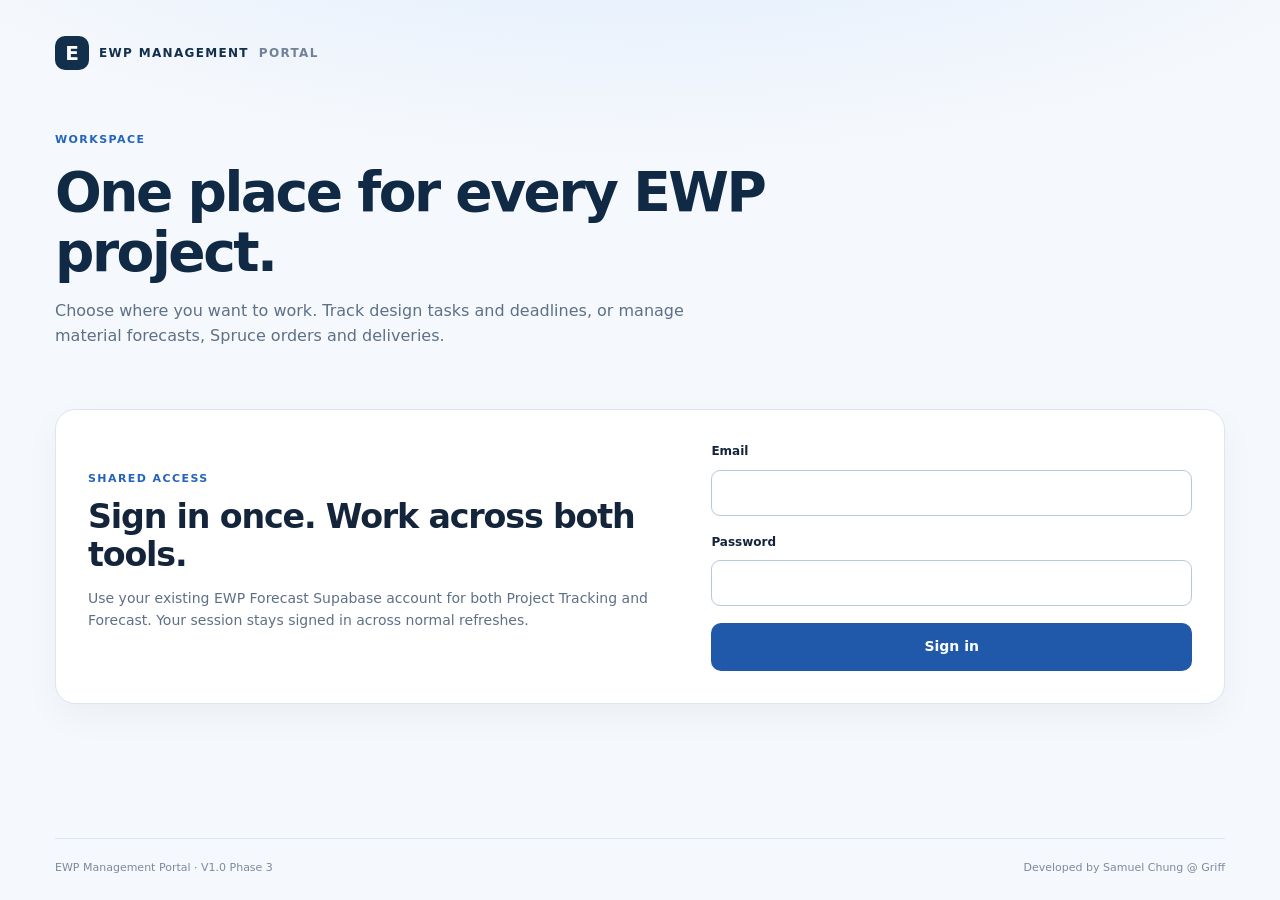
==== commit 2bbf7ca1: "ph3" ====
--- a/forecast/index.html
+++ b/forecast/index.html
@@ -5,8 +5,8 @@
   <meta name="viewport" content="width=device-width, initial-scale=1" />
   <meta name="color-scheme" content="light" />
   <title>EWP Material Forecast</title>
-  <link rel="stylesheet" href="styles.css?v=0.27" />
-  <link rel="stylesheet" href="../portal-nav.css?v=1.0-p1" />
+  <link rel="stylesheet" href="styles.css?v=1.0-p3" />
+  <link rel="stylesheet" href="../portal-nav.css?v=1.0-p3" />
 </head>
 <body>
   <nav class="ewp-portal-nav" aria-label="EWP Management Portal navigation">
@@ -16,6 +16,7 @@
       <a class="ewp-portal-nav__link" href="../tracker/">Project Tracking</a>
       <a class="ewp-portal-nav__link" href="../forecast/" aria-current="page">EWP Forecast</a>
     </div>
+    <span class="ewp-portal-nav__account" id="ewpNavAccount" aria-live="polite"></span>
   </nav>
 
   <header class="app-header">
@@ -71,6 +72,7 @@
           <h2>Project Defaults</h2>
           <div class="form-grid">
             <label>Project #<input id="projectNumber" autocomplete="off" placeholder="e.g. TC26238" /></label>
+            <p id="projectLookupStatus" class="small-note shared-project-lookup" aria-live="polite"></p>
             <label>Revision<input id="revision" autocomplete="off" placeholder="e.g. R1" /></label>
             <label>Customer<input id="customer" autocomplete="off" placeholder="Customer" /></label>
             <label>Sales<input id="sales" autocomplete="off" placeholder="Salesperson" /></label>
@@ -512,6 +514,7 @@
         <button value="cancel" class="icon-button" aria-label="Close">×</button>
       </div>
 
+      <p id="editProjectTrackerInfo" class="small-note shared-project-lookup hidden">Customer, Sales, Project #, Address and Type are managed in Project Tracking. Forecast can still edit Revision and estimated delivery dates.</p>
       <div class="form-grid">
         <label>Project #<input id="editProjectNumber" autocomplete="off" /></label>
         <label>Revision<input id="editRevision" autocomplete="off" /></label>
@@ -598,6 +601,7 @@
     </div>
   </div>
 
-  <script type="module" src="app.mjs?v=0.27"></script>
+  <script type="module" src="app.mjs?v=1.0-p3"></script>
+  <script type="module" src="../workspace-auth.mjs?v=1.0-p3"></script>
 </body>
 </html>
--- a/forecast/styles.css
+++ b/forecast/styles.css
@@ -1483,3 +1483,14 @@
   .spruce-mode-row { align-items: stretch; flex-direction: column; gap: 9px; }
   .spruce-mode-row .spruce-mode-switch { width: 100%; }
 }
+
+/* Phase 2.1: shared Project # registry match and owner-of-record notice. */
+.shared-project-lookup { grid-column: 1 / -1; margin: -4px 0 6px; font-weight: 650; }
+.shared-project-lookup:empty { display: none; }
+.shared-project-lookup[data-state="success"] { color: var(--success); }
+.shared-project-lookup[data-state="error"] { color: var(--danger); }
+input[readonly], textarea[readonly], select:disabled { background: #f5f7fa; color: #475467; }
+
+/* Phase 3: direct project-number navigation to Tracking. */
+.project-col .tracker-project-link{display:inline-flex;align-items:center;text-decoration:none;color:#2159a5;background:#eaf2ff;border-color:#c6d8f0;cursor:pointer}
+.project-col .tracker-project-link:hover{background:#dceafe}
--- a/portal-nav.css
+++ b/portal-nav.css
@@ -59,3 +59,6 @@
   .ewp-portal-nav__brand { font-size: 12px; }
   .ewp-portal-nav__link { font-size: 11px; padding: 7px 8px; }
 }
+
+.ewp-portal-nav__account{font-size:11px;color:#eaf2ff;overflow-wrap:anywhere;max-width:220px;opacity:.9}
+@media(max-width:740px){.ewp-portal-nav__account{font-size:10px;max-width:100%}}
